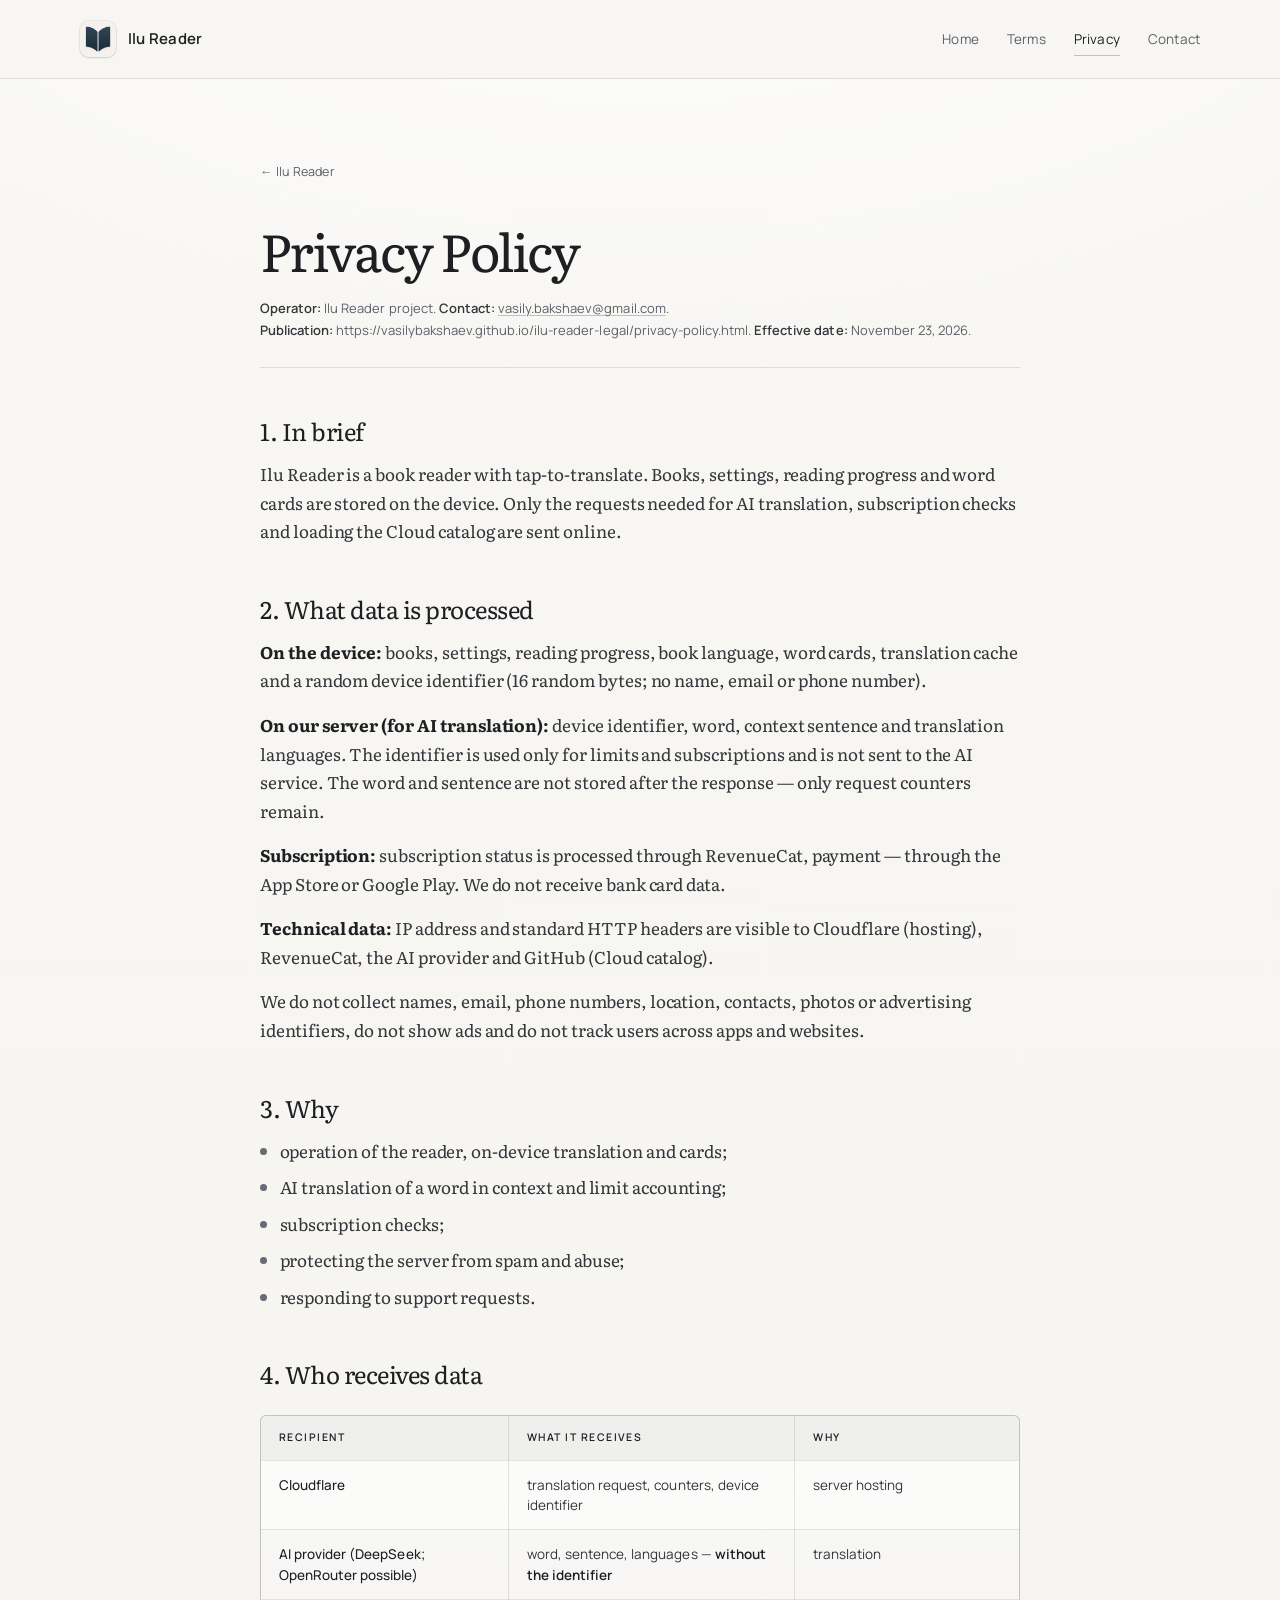
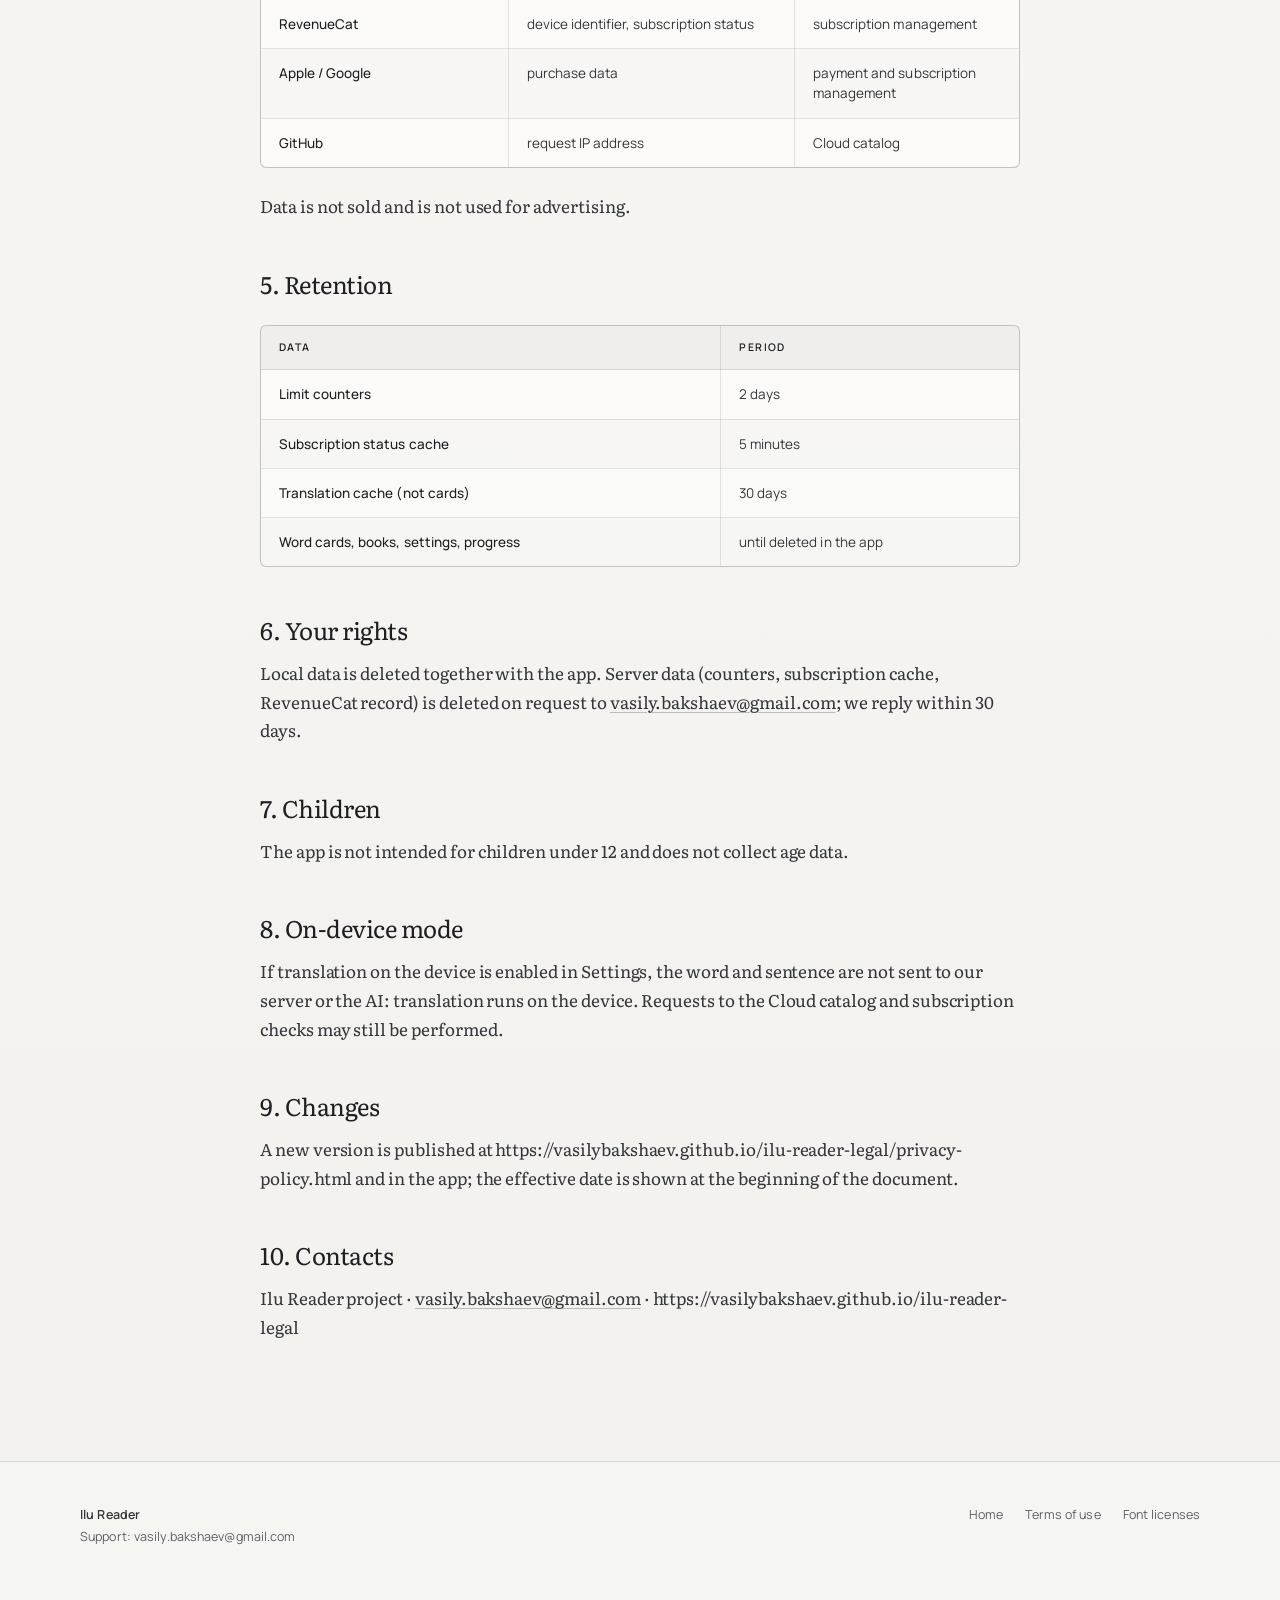
==== privacy-policy.html @ ce3945a8 "Rework the theme: paper texture, graphite ink, grid tables, Manrope Palette: barely-grey cool paper " ====
<!DOCTYPE html>
<html lang="en">
<head>
  <meta charset="UTF-8">
  <meta name="viewport" content="width=device-width, initial-scale=1.0">
  <meta name="description" content="Ilu Reader Privacy Policy — what data is processed, why, who receives it and how to delete it.">
  <meta name="theme-color" content="#f6f5f2">
  <link rel="canonical" href="https://vasilybakshaev.github.io/ilu-reader-legal/privacy-policy.html">
  <title>Privacy Policy — Ilu Reader</title>
  <link rel="icon" type="image/png" href="icon.png">
  <link rel="preload" href="fonts/Literata-Regular.woff2" as="font" type="font/woff2" crossorigin>
  <link rel="preload" href="fonts/Manrope-Regular.woff2" as="font" type="font/woff2" crossorigin>
  <link rel="stylesheet" href="styles.css">
</head>
<body>
  <header class="site-header">
    <div class="wrap">
      <a class="brand" href="index.html" aria-label="Ilu Reader — home">
        <img src="icon.png" alt="" width="36" height="36">
        <span>Ilu Reader</span>
      </a>
      <nav class="site-nav" aria-label="Main navigation">
        <a href="index.html">Home</a>
        <a href="terms.html">Terms</a>
        <a href="privacy-policy.html" aria-current="page">Privacy</a>
        <a href="mailto:vasily.bakshaev@gmail.com">Contact</a>
      </nav>
    </div>
  </header>

  <main class="legal">
    <a class="back" href="index.html">← Ilu Reader</a>
    <h1>Privacy Policy</h1>
    <p class="meta"><strong>Operator:</strong> Ilu Reader project. <strong>Contact:</strong> <a href="mailto:vasily.bakshaev@gmail.com">vasily.bakshaev@gmail.com</a>.<br><strong>Publication:</strong> https://vasilybakshaev.github.io/ilu-reader-legal/privacy-policy.html. <strong>Effective date:</strong> November 23, 2026.</p>

    <h2>1. In brief</h2>
    <p>Ilu Reader is a book reader with tap-to-translate. Books, settings, reading progress and word cards are stored on the device. Only the requests needed for AI translation, subscription checks and loading the Cloud catalog are sent online.</p>

    <h2>2. What data is processed</h2>
    <p><strong>On the device:</strong> books, settings, reading progress, book language, word cards, translation cache and a random device identifier (16 random bytes; no name, email or phone number).</p>
    <p><strong>On our server (for AI translation):</strong> device identifier, word, context sentence and translation languages. The identifier is used only for limits and subscriptions and is not sent to the AI service. The word and sentence are not stored after the response — only request counters remain.</p>
    <p><strong>Subscription:</strong> subscription status is processed through RevenueCat, payment — through the App Store or Google Play. We do not receive bank card data.</p>
    <p><strong>Technical data:</strong> IP address and standard HTTP headers are visible to Cloudflare (hosting), RevenueCat, the AI provider and GitHub (Cloud catalog).</p>
    <p>We do not collect names, email, phone numbers, location, contacts, photos or advertising identifiers, do not show ads and do not track users across apps and websites.</p>

    <h2>3. Why</h2>
    <ul>
      <li>operation of the reader, on-device translation and cards;</li>
      <li>AI translation of a word in context and limit accounting;</li>
      <li>subscription checks;</li>
      <li>protecting the server from spam and abuse;</li>
      <li>responding to support requests.</li>
    </ul>

    <h2>4. Who receives data</h2>
    <div class="table-wrap">
      <table>
        <thead><tr><th scope="col">Recipient</th><th scope="col">What it receives</th><th scope="col">Why</th></tr></thead>
        <tbody>
          <tr><td>Cloudflare</td><td>translation request, counters, device identifier</td><td>server hosting</td></tr>
          <tr><td>AI provider (DeepSeek; OpenRouter possible)</td><td>word, sentence, languages — <strong>without the identifier</strong></td><td>translation</td></tr>
          <tr><td>RevenueCat</td><td>device identifier, subscription status</td><td>subscription management</td></tr>
          <tr><td>Apple / Google</td><td>purchase data</td><td>payment and subscription management</td></tr>
          <tr><td>GitHub</td><td>request IP address</td><td>Cloud catalog</td></tr>
        </tbody>
      </table>
    </div>
    <p>Data is not sold and is not used for advertising.</p>

    <h2>5. Retention</h2>
    <div class="table-wrap">
      <table>
        <thead><tr><th scope="col">Data</th><th scope="col">Period</th></tr></thead>
        <tbody>
          <tr><td>Limit counters</td><td>2 days</td></tr>
          <tr><td>Subscription status cache</td><td>5 minutes</td></tr>
          <tr><td>Translation cache (not cards)</td><td>30 days</td></tr>
          <tr><td>Word cards, books, settings, progress</td><td>until deleted in the app</td></tr>
        </tbody>
      </table>
    </div>

    <h2>6. Your rights</h2>
    <p>Local data is deleted together with the app. Server data (counters, subscription cache, RevenueCat record) is deleted on request to <a href="mailto:vasily.bakshaev@gmail.com">vasily.bakshaev@gmail.com</a>; we reply within 30 days.</p>

    <h2>7. Children</h2>
    <p>The app is not intended for children under 12 and does not collect age data.</p>

    <h2>8. On-device mode</h2>
    <p>If translation on the device is enabled in Settings, the word and sentence are not sent to our server or the AI: translation runs on the device. Requests to the Cloud catalog and subscription checks may still be performed.</p>

    <h2>9. Changes</h2>
    <p>A new version is published at https://vasilybakshaev.github.io/ilu-reader-legal/privacy-policy.html and in the app; the effective date is shown at the beginning of the document.</p>

    <h2>10. Contacts</h2>
    <p>Ilu Reader project · <a href="mailto:vasily.bakshaev@gmail.com">vasily.bakshaev@gmail.com</a> · https://vasilybakshaev.github.io/ilu-reader-legal</p>
  </main>

  <footer class="site-footer">
    <div class="wrap">
      <div><strong>Ilu Reader</strong><br>Support: <a href="mailto:vasily.bakshaev@gmail.com">vasily.bakshaev@gmail.com</a></div>
      <nav class="footer-links" aria-label="Legal">
        <a href="index.html">Home</a>
        <a href="terms.html">Terms of use</a>
        <a href="licenses.html">Font licenses</a>
      </nav>
    </div>
  </footer>
</body>
</html>
---- styles.css ----
/* Ilu Reader — static site.
   Colours and radii mirror the app: cool paper, graphite ink, strict 6/14 radii.
   Type: Literata (SIL OFL) carries the prose and headings, Manrope (SIL OFL)
   carries the interface — navigation, labels, tables, buttons. Both typefaces
   are self-hosted in fonts/ next to their licences. */

@font-face {
  font-family: 'Literata';
  src: url('fonts/Literata-Regular.woff2') format('woff2');
  font-weight: 400;
  font-style: normal;
  font-display: swap;
}
@font-face {
  font-family: 'Literata';
  src: url('fonts/Literata-Italic.woff2') format('woff2');
  font-weight: 400;
  font-style: italic;
  font-display: swap;
}
@font-face {
  font-family: 'Literata';
  src: url('fonts/Literata-Bold.woff2') format('woff2');
  font-weight: 700;
  font-style: normal;
  font-display: swap;
}
@font-face {
  font-family: 'Manrope';
  src: url('fonts/Manrope-Regular.woff2') format('woff2');
  font-weight: 400;
  font-style: normal;
  font-display: swap;
}
@font-face {
  font-family: 'Manrope';
  src: url('fonts/Manrope-Medium.woff2') format('woff2');
  font-weight: 500;
  font-style: normal;
  font-display: swap;
}
@font-face {
  font-family: 'Manrope';
  src: url('fonts/Manrope-SemiBold.woff2') format('woff2');
  font-weight: 600;
  font-style: normal;
  font-display: swap;
}

:root {
  /* Barely grey, almost white paper — cool, dust-free, with a fine grain. */
  --paper: #f6f5f2;
  --paper-high: #faf9f7;
  --paper-low: #f2f1ee;
  /* Deep graphite ink. */
  --ink: #1d1f22;
  --ink-soft: #33363a;
  --muted: #5b6067;
  --quiet: #666c74;
  --line: rgba(29, 31, 34, 0.12);
  --line-strong: rgba(29, 31, 34, 0.26);
  --grid: rgba(29, 31, 34, 0.11);
  --plate: rgba(29, 31, 34, 0.032);
  --accent: #24272b;
  --radius-sm: 6px;
  --radius-lg: 14px;
  --max: 1120px;
  --measure: 760px;
  --font-serif: 'Literata', Georgia, 'Times New Roman', serif;
  --font-sans: 'Manrope', -apple-system, BlinkMacSystemFont, 'Helvetica Neue', Arial, sans-serif;
  /* Fractal-noise grain: gives the flat paper a printed, tactile surface. */
  --grain: url("data:image/svg+xml,%3Csvg xmlns='http://www.w3.org/2000/svg' width='180' height='180'%3E%3Cfilter id='g'%3E%3CfeTurbulence type='fractalNoise' baseFrequency='0.8' numOctaves='3' stitchTiles='stitch'/%3E%3CfeColorMatrix type='saturate' values='0'/%3E%3C/filter%3E%3Crect width='180' height='180' filter='url(%23g)' opacity='0.045'/%3E%3C/svg%3E");
}

*,
*::before,
*::after {
  box-sizing: border-box;
}

html {
  scroll-behavior: smooth;
  -webkit-text-size-adjust: 100%;
}

body {
  margin: 0;
  background-color: var(--paper);
  background-image:
    radial-gradient(1400px 720px at 50% -18%, rgba(255, 255, 255, 0.9), rgba(255, 255, 255, 0) 72%),
    linear-gradient(180deg, #f8f7f4 0%, var(--paper) 42%, var(--paper-low) 100%),
    var(--grain);
  background-repeat: no-repeat, no-repeat, repeat;
  background-size: 100% 900px, 100% 100%, 180px 180px;
  color: var(--ink);
  font-family: var(--font-serif);
  font-size: 17px;
  line-height: 1.68;
  letter-spacing: -0.003em;
  -webkit-font-smoothing: antialiased;
  -moz-osx-font-smoothing: grayscale;
  text-rendering: optimizeLegibility;
}

::selection {
  background: rgba(29, 31, 34, 0.14);
}

a {
  color: inherit;
  text-decoration-thickness: 1px;
  text-underline-offset: 0.18em;
  transition: color 0.18s ease, opacity 0.18s ease;
}

a:hover {
  opacity: 0.72;
}

a:focus-visible,
.button:focus-visible {
  outline: 2px solid var(--ink);
  outline-offset: 3px;
  border-radius: 3px;
}

.wrap {
  width: min(calc(100% - 48px), var(--max));
  margin-inline: auto;
}

.site-header {
  position: sticky;
  top: 0;
  z-index: 10;
  border-bottom: 1px solid var(--line);
  background: rgba(246, 245, 242, 0.78);
  -webkit-backdrop-filter: saturate(130%) blur(10px);
  backdrop-filter: saturate(130%) blur(10px);
}

.site-header .wrap {
  display: flex;
  align-items: center;
  justify-content: space-between;
  gap: 24px;
  min-height: 78px;
}

.brand {
  display: inline-flex;
  align-items: center;
  gap: 12px;
  font-family: var(--font-sans);
  font-size: 15px;
  font-weight: 600;
  letter-spacing: 0.015em;
  text-decoration: none;
}

.brand:hover {
  opacity: 1;
}

.brand img {
  width: 36px;
  height: 36px;
  border-radius: 9px;
  display: block;
  box-shadow: 0 1px 2px rgba(29, 31, 34, 0.14), 0 0 0 1px rgba(29, 31, 34, 0.06);
}

.site-nav {
  display: flex;
  align-items: center;
  gap: 28px;
  font-family: var(--font-sans);
  font-size: 13.5px;
  letter-spacing: 0.012em;
  color: var(--muted);
}

.site-nav a {
  position: relative;
  padding-block: 6px;
  text-decoration: none;
}

.site-nav a::after {
  content: '';
  position: absolute;
  inset: auto 0 0 0;
  height: 1px;
  background: currentColor;
  transform: scaleX(0);
  transform-origin: left center;
  transition: transform 0.24s ease;
}

.site-nav a:hover {
  color: var(--ink);
  opacity: 1;
}

.site-nav a:hover::after {
  transform: scaleX(1);
}

.site-nav a[aria-current='page'] {
  color: var(--ink);
}

.site-nav a[aria-current='page']::after {
  transform: scaleX(1);
  background: var(--line-strong);
}

/* Landing page */

.hero {
  padding: 108px 0 92px;
}

.eyebrow {
  margin: 0 0 26px;
  color: var(--quiet);
  font-family: var(--font-sans);
  font-size: 11.5px;
  font-weight: 500;
  letter-spacing: 0.22em;
  text-transform: uppercase;
}

.hero h1 {
  margin: 0;
  max-width: 15ch;
  font-family: var(--font-serif);
  font-size: clamp(42px, 6.2vw, 76px);
  font-weight: 400;
  line-height: 1.035;
  letter-spacing: -0.035em;
}

.hero h1 em {
  font-style: italic;
  color: var(--muted);
}

.hero-grid {
  display: grid;
  grid-template-columns: minmax(0, 1.25fr) minmax(260px, 0.75fr);
  gap: 64px;
  align-items: end;
}

.hero-aside {
  padding-bottom: 10px;
}

.lead {
  margin: 0 0 30px;
  max-width: 38ch;
  color: var(--muted);
  font-size: 18.5px;
  line-height: 1.6;
}

.actions {
  display: flex;
  flex-wrap: wrap;
  align-items: center;
  gap: 22px;
}

.button {
  display: inline-flex;
  align-items: center;
  justify-content: center;
  min-height: 48px;
  padding: 0 22px;
  border-radius: var(--radius-sm);
  background: var(--ink);
  color: var(--paper-high);
  font-family: var(--font-sans);
  font-size: 13.5px;
  font-weight: 600;
  letter-spacing: 0.02em;
  text-decoration: none;
  box-shadow: 0 1px 2px rgba(29, 31, 34, 0.18);
  transition: background 0.2s ease, box-shadow 0.2s ease, transform 0.2s ease;
}

.button:hover {
  background: #0f1113;
  box-shadow: 0 2px 6px rgba(29, 31, 34, 0.22);
  opacity: 1;
  transform: translateY(-1px);
}

.text-link {
  padding-bottom: 2px;
  border-bottom: 1px solid var(--line-strong);
  color: var(--muted);
  font-family: var(--font-sans);
  font-size: 13.5px;
  letter-spacing: 0.01em;
  text-decoration: none;
}

.text-link:hover {
  color: var(--ink);
  border-bottom-color: var(--ink);
  opacity: 1;
}

.features {
  display: grid;
  grid-template-columns: repeat(3, minmax(0, 1fr));
  gap: 40px;
  padding: 56px 0 88px;
}

.feature {
  border-top: 1px solid var(--line-strong);
  padding-top: 18px;
}

.feature .number {
  display: block;
  margin-bottom: 28px;
  color: var(--quiet);
  font-family: var(--font-sans);
  font-size: 11.5px;
  letter-spacing: 0.18em;
}

.feature h2 {
  margin: 0 0 10px;
  font-family: var(--font-serif);
  font-size: 23px;
  font-weight: 400;
  letter-spacing: -0.02em;
}

.feature p {
  margin: 0;
  color: var(--muted);
  font-size: 15px;
  line-height: 1.6;
}

.band {
  background: var(--plate);
  border-block: 1px solid var(--line);
}

.band .wrap {
  padding: 72px 0;
}

.band blockquote {
  margin: 0 auto;
  max-width: 850px;
  font-family: var(--font-serif);
  font-size: clamp(28px, 4vw, 44px);
  font-weight: 400;
  line-height: 1.22;
  letter-spacing: -0.03em;
  text-align: center;
}

.band blockquote em {
  color: var(--muted);
}

.band .caption {
  margin: 26px 0 0;
  color: var(--quiet);
  font-family: var(--font-sans);
  font-size: 11.5px;
  letter-spacing: 0.18em;
  text-align: center;
  text-transform: uppercase;
}

.quiet-section {
  display: grid;
  grid-template-columns: minmax(0, 0.8fr) minmax(0, 1.2fr);
  gap: 72px;
  padding: 88px 0;
}

.quiet-section h2 {
  margin: 0;
  font-family: var(--font-serif);
  font-size: clamp(30px, 4vw, 44px);
  font-weight: 400;
  line-height: 1.12;
  letter-spacing: -0.035em;
}

.quiet-section p {
  margin: 0 0 18px;
  color: var(--muted);
}

.quiet-section p:last-child {
  margin-bottom: 0;
}

/* Footer */

.site-footer {
  border-top: 1px solid var(--line);
  background: rgba(250, 249, 247, 0.5);
}

.site-footer .wrap {
  display: flex;
  flex-wrap: wrap;
  align-items: flex-start;
  justify-content: space-between;
  gap: 28px;
  padding: 42px 0 56px;
  color: var(--muted);
  font-family: var(--font-sans);
  font-size: 12.5px;
  line-height: 1.7;
  letter-spacing: 0.008em;
}

.site-footer strong {
  color: var(--ink-soft);
  font-weight: 600;
}

.site-footer a {
  text-decoration: none;
}

.site-footer a:hover {
  color: var(--ink);
  opacity: 1;
}

.footer-links {
  display: flex;
  flex-wrap: wrap;
  gap: 22px;
}

/* Legal pages */

.legal {
  width: min(calc(100% - 48px), var(--measure));
  margin: 0 auto;
  padding: 76px 0 104px;
  overflow-wrap: break-word;
}

.legal .back {
  display: inline-flex;
  align-items: center;
  gap: 8px;
  margin-bottom: 40px;
  color: var(--muted);
  font-family: var(--font-sans);
  font-size: 12.5px;
  letter-spacing: 0.015em;
  text-decoration: none;
}

.legal .back:hover {
  color: var(--ink);
  opacity: 1;
}

.legal h1 {
  margin: 0 0 20px;
  font-family: var(--font-serif);
  font-size: clamp(34px, 5vw, 52px);
  font-weight: 400;
  line-height: 1.06;
  letter-spacing: -0.035em;
}

.legal .meta {
  margin: 0 0 44px;
  padding-bottom: 26px;
  border-bottom: 1px solid var(--line);
  color: var(--muted);
  font-family: var(--font-sans);
  font-size: 13px;
  line-height: 1.7;
  letter-spacing: 0.002em;
}

.legal .meta strong {
  color: var(--ink-soft);
  font-weight: 600;
}

.legal h2 {
  margin: 48px 0 14px;
  font-family: var(--font-serif);
  font-size: 24px;
  font-weight: 400;
  line-height: 1.25;
  letter-spacing: -0.02em;
}

.legal p {
  margin: 0 0 16px;
}

.legal p,
.legal li {
  color: var(--ink-soft);
}

.legal strong {
  color: var(--ink);
}

.legal ul {
  margin: 0 0 18px;
  padding-left: 1.15em;
}

.legal li {
  margin-bottom: 8px;
}

.legal li::marker {
  color: var(--quiet);
}

.legal a {
  text-decoration-color: var(--line-strong);
}

.legal a:hover {
  color: var(--ink);
  text-decoration-color: var(--ink);
  opacity: 1;
}

/* Tables: a printed grid that keeps breathing room on both sides. */

.table-wrap {
  margin: 26px 0 24px;
  border: 1px solid var(--line-strong);
  border-radius: var(--radius-sm);
  background: rgba(255, 255, 255, 0.55);
  overflow-x: auto;
  -webkit-overflow-scrolling: touch;
  scrollbar-width: thin;
}

.table-wrap::-webkit-scrollbar {
  height: 8px;
}

.table-wrap::-webkit-scrollbar-thumb {
  background: rgba(29, 31, 34, 0.18);
  border-radius: 4px;
}

.legal table {
  width: 100%;
  min-width: 500px;
  border-collapse: collapse;
  font-family: var(--font-sans);
  font-size: 13.5px;
  line-height: 1.5;
  letter-spacing: 0.002em;
}

.legal th,
.legal td {
  padding: 14px 18px;
  border-right: 1px solid var(--grid);
  border-bottom: 1px solid var(--grid);
  text-align: left;
  vertical-align: top;
}

.legal th:last-child,
.legal td:last-child {
  border-right: 0;
}

.legal tbody tr:last-child td {
  border-bottom: 0;
}

.legal thead th {
  background: rgba(29, 31, 34, 0.05);
  color: var(--ink);
  font-size: 10.5px;
  font-weight: 600;
  letter-spacing: 0.14em;
  text-transform: uppercase;
  white-space: nowrap;
}

.legal tbody tr:nth-child(even) {
  background: rgba(29, 31, 34, 0.016);
}

.legal tbody tr:hover {
  background: rgba(29, 31, 34, 0.032);
}

.legal td {
  color: var(--ink-soft);
}

.legal td:first-child {
  color: var(--ink);
  font-weight: 500;
}

.legal td strong {
  font-weight: 600;
}

@media (max-width: 900px) {
  .hero-grid,
  .quiet-section {
    grid-template-columns: 1fr;
    align-items: start;
  }

  .hero-grid {
    gap: 36px;
  }

  .quiet-section {
    gap: 28px;
  }

  .hero h1 {
    max-width: 16ch;
  }
}

@media (max-width: 760px) {
  .wrap {
    width: min(calc(100% - 40px), var(--max));
  }

  .site-header .wrap {
    min-height: 66px;
  }

  .site-nav {
    gap: 17px;
    font-size: 12.5px;
  }

  .hero {
    padding: 68px 0 60px;
  }

  .hero h1 {
    max-width: 14ch;
  }

  .lead {
    font-size: 17.5px;
  }

  .features {
    grid-template-columns: 1fr;
    gap: 34px;
    padding: 44px 0 68px;
  }

  .band .wrap {
    padding: 56px 0;
  }

  .quiet-section {
    padding: 64px 0;
  }

  .site-footer .wrap {
    padding: 34px 0 44px;
  }

  .legal {
    width: min(calc(100% - 40px), var(--measure));
    padding: 48px 0 72px;
  }

  .legal h1 {
    margin-bottom: 16px;
  }

  .legal .meta {
    margin-bottom: 34px;
    padding-bottom: 22px;
  }

  .legal h2 {
    margin: 38px 0 12px;
    font-size: 22px;
  }

  .table-wrap {
    margin: 22px 0;
  }

  .legal table {
    min-width: 460px;
    font-size: 13px;
  }

  .legal th,
  .legal td {
    padding: 12px 14px;
  }
}

@media (max-width: 520px) {
  .legal table {
    min-width: 0;
    font-size: 12.5px;
  }

  .legal th,
  .legal td {
    padding: 10px 12px;
  }

  .legal thead th {
    font-size: 10px;
    letter-spacing: 0.1em;
    white-space: normal;
  }
}

@media (max-width: 460px) {
  .brand span {
    display: none;
  }

  .site-nav {
    gap: 15px;
  }
}

@media (prefers-reduced-motion: reduce) {
  html {
    scroll-behavior: auto;
  }

  *,
  *::before,
  *::after {
    transition-duration: 0.01ms !important;
    animation-duration: 0.01ms !important;
  }
}

.rule {
  border: 0;
  border-top: 1px solid var(--line);
  margin: 0;
}
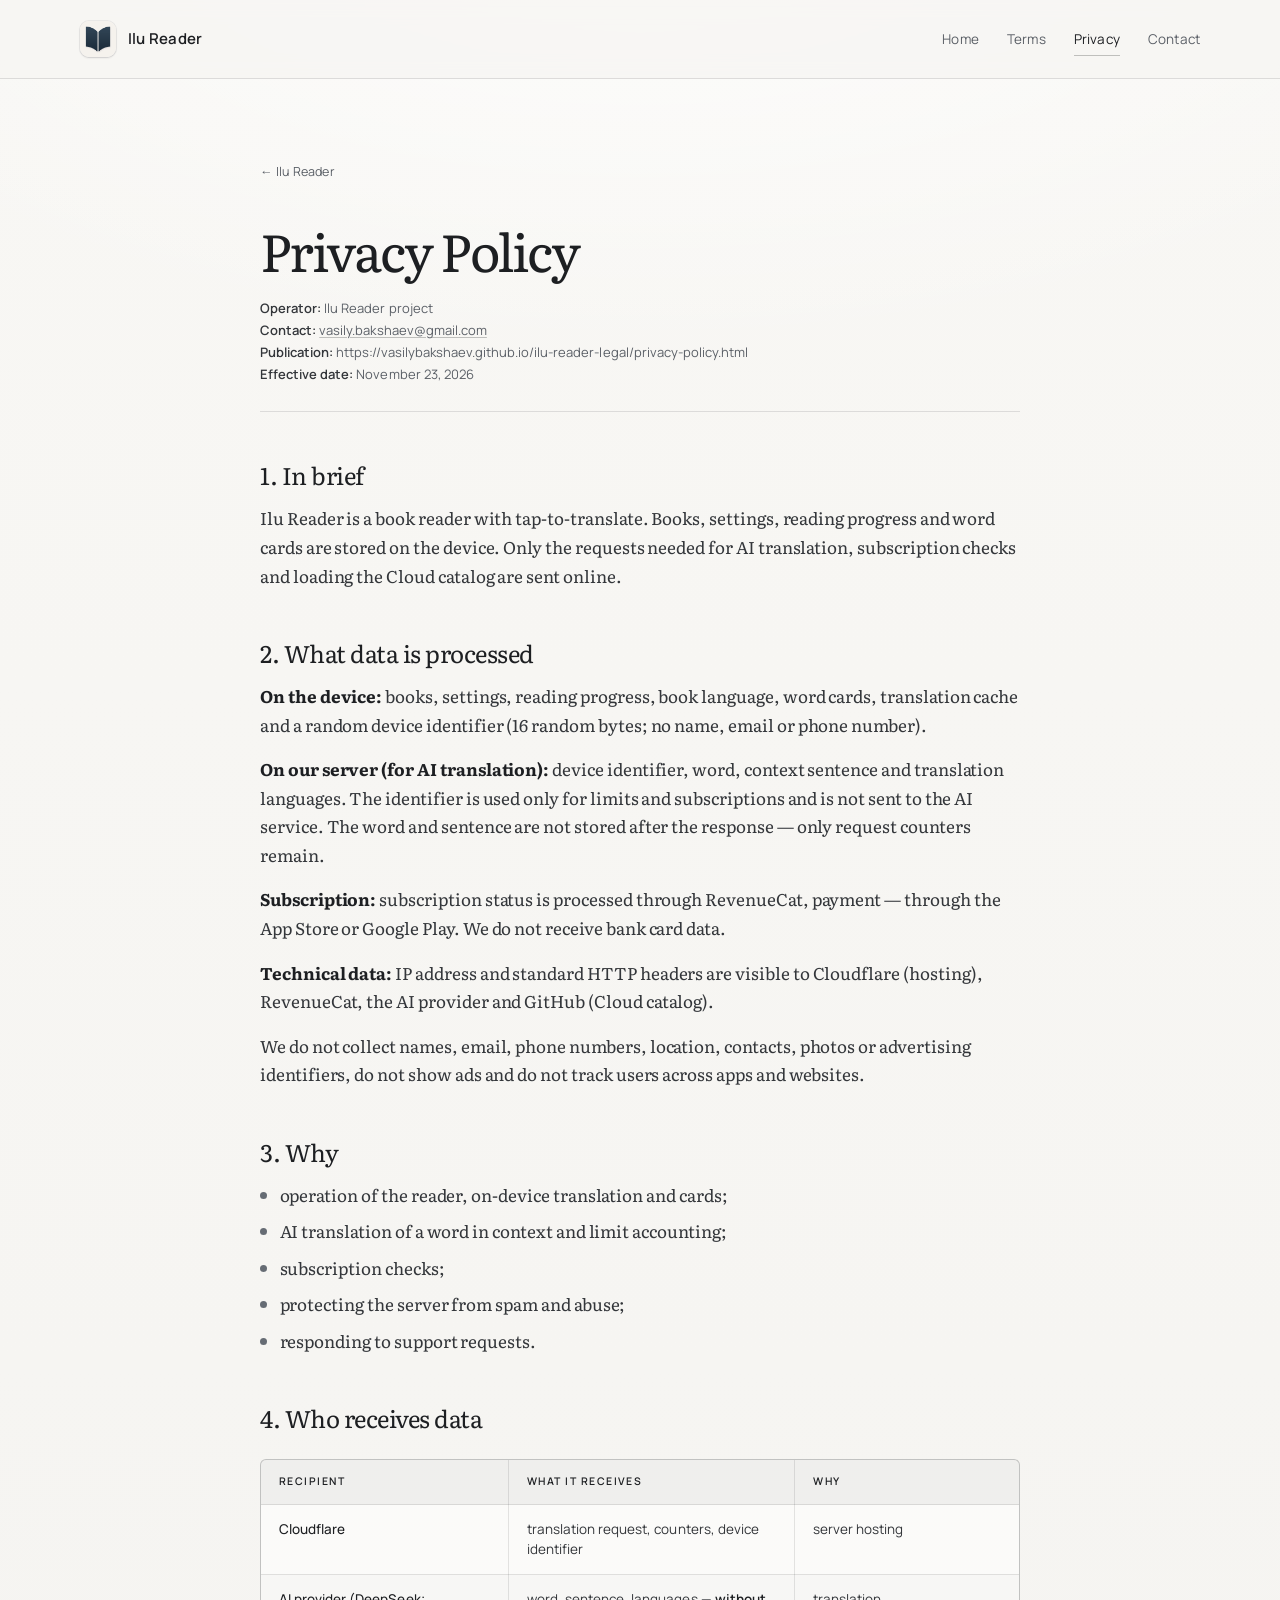
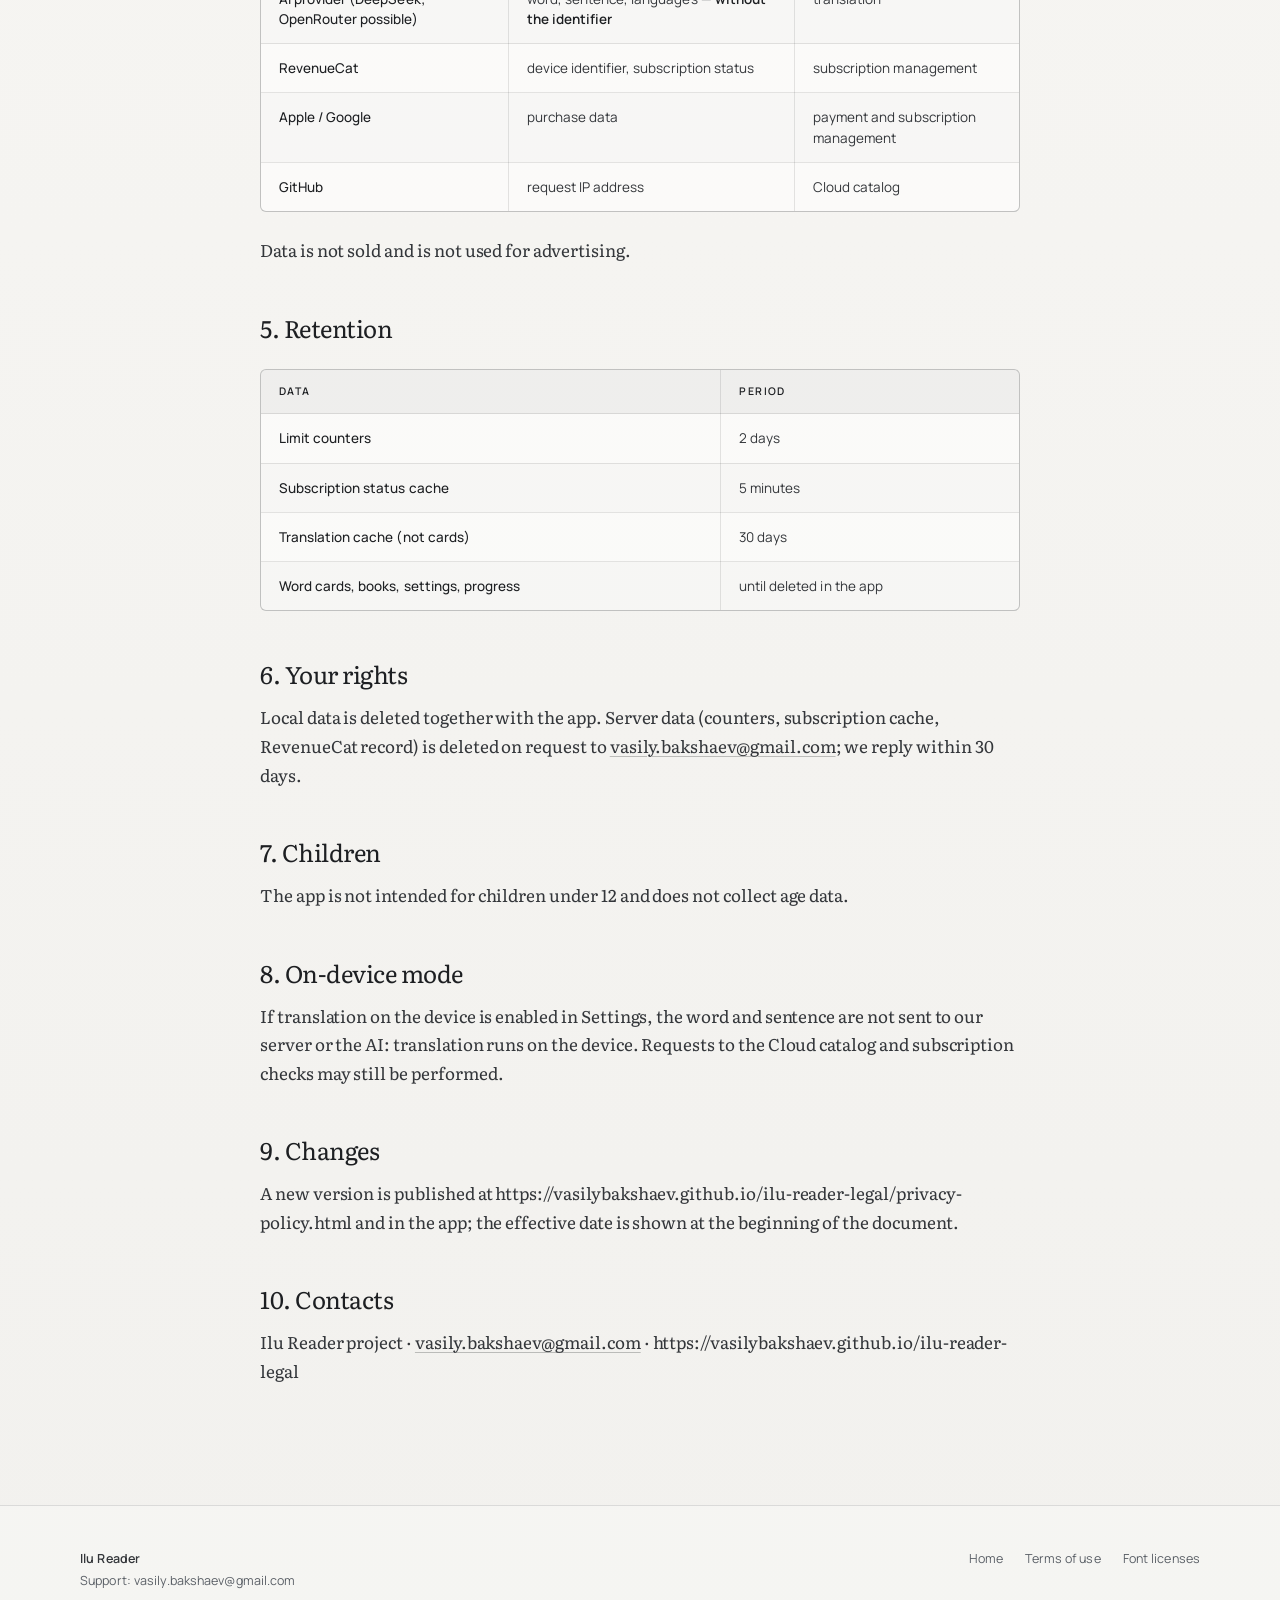
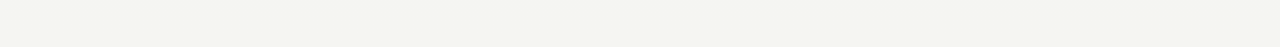
==== commit e32fb28b: "Split legal header fields into lines in docs and on the site" ====
--- a/privacy-policy.html
+++ b/privacy-policy.html
@@ -31,7 +31,7 @@
   <main class="legal">
     <a class="back" href="index.html">← Ilu Reader</a>
     <h1>Privacy Policy</h1>
-    <p class="meta"><strong>Operator:</strong> Ilu Reader project. <strong>Contact:</strong> <a href="mailto:vasily.bakshaev@gmail.com">vasily.bakshaev@gmail.com</a>.<br><strong>Publication:</strong> https://vasilybakshaev.github.io/ilu-reader-legal/privacy-policy.html. <strong>Effective date:</strong> November 23, 2026.</p>
+    <p class="meta"><strong>Operator:</strong> Ilu Reader project<br><strong>Contact:</strong> <a href="mailto:vasily.bakshaev@gmail.com">vasily.bakshaev@gmail.com</a><br><strong>Publication:</strong> https://vasilybakshaev.github.io/ilu-reader-legal/privacy-policy.html<br><strong>Effective date:</strong> November 23, 2026</p>
 
     <h2>1. In brief</h2>
     <p>Ilu Reader is a book reader with tap-to-translate. Books, settings, reading progress and word cards are stored on the device. Only the requests needed for AI translation, subscription checks and loading the Cloud catalog are sent online.</p>
